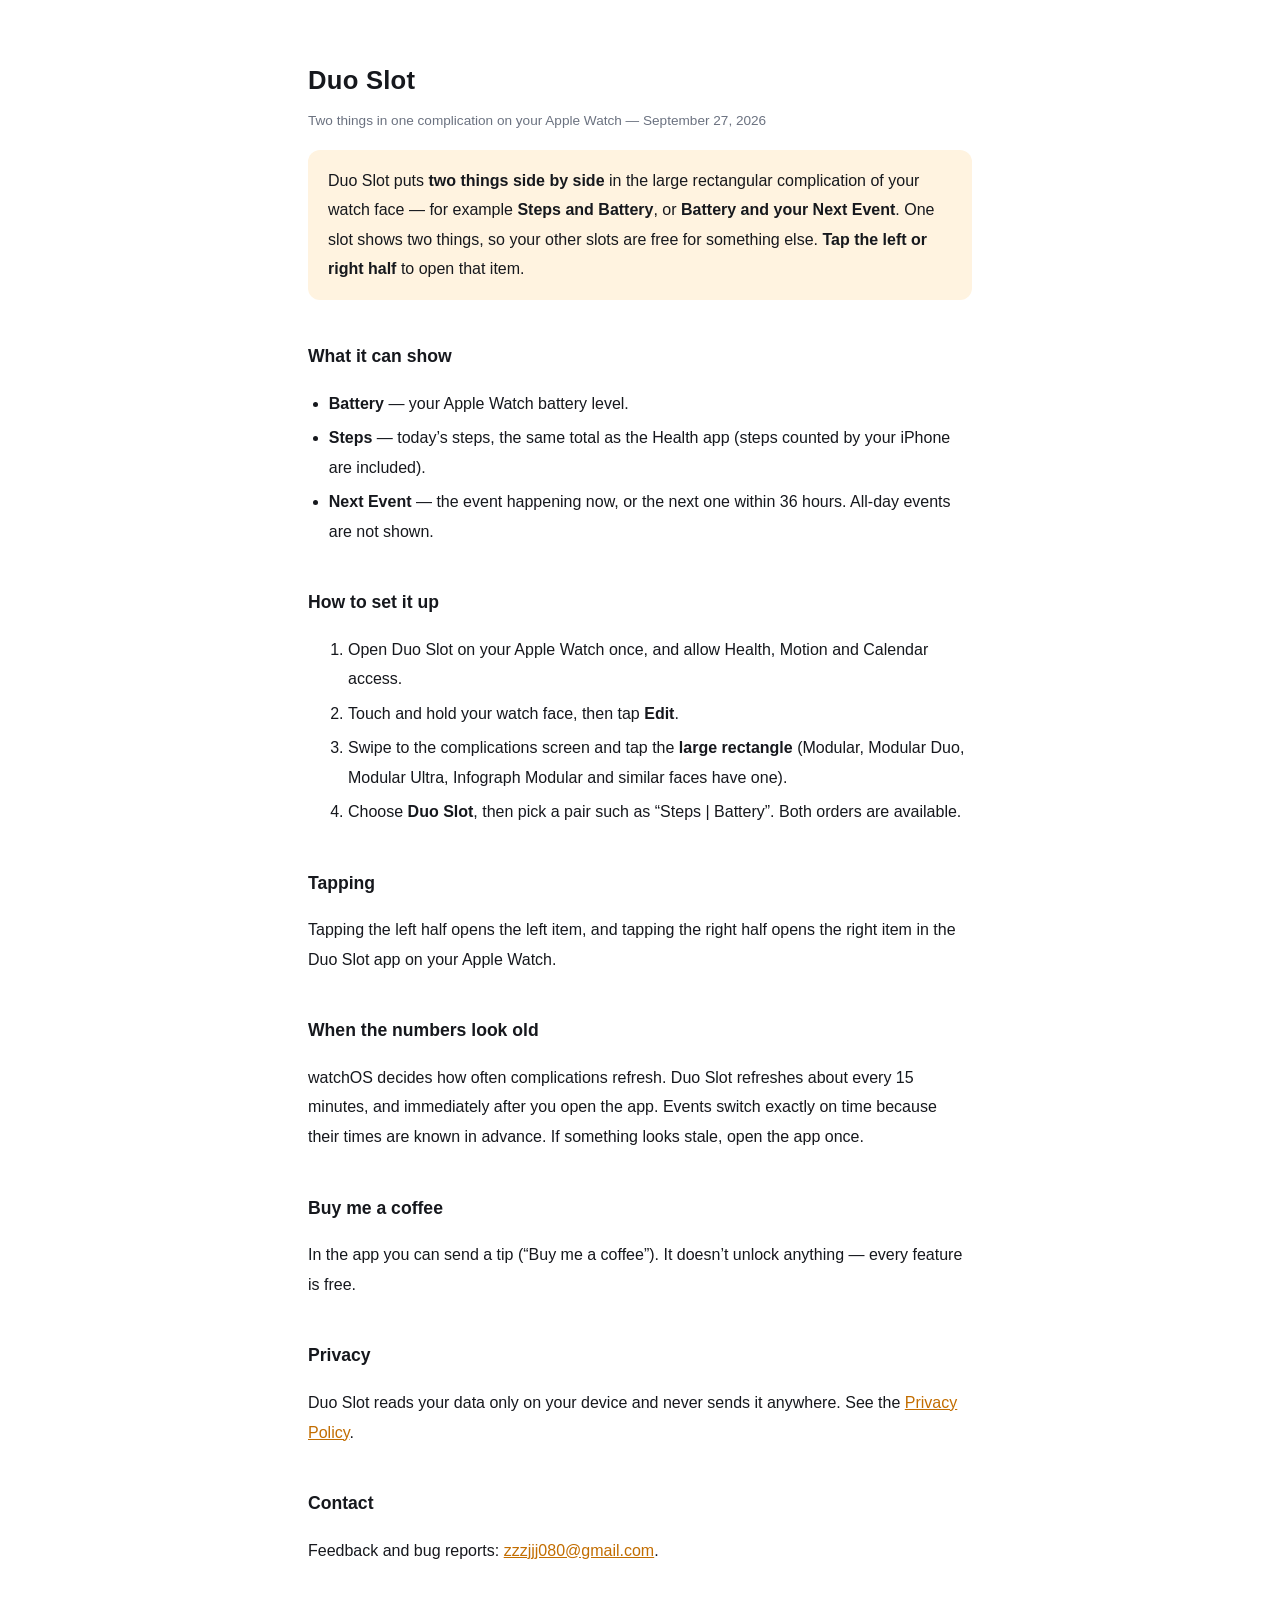
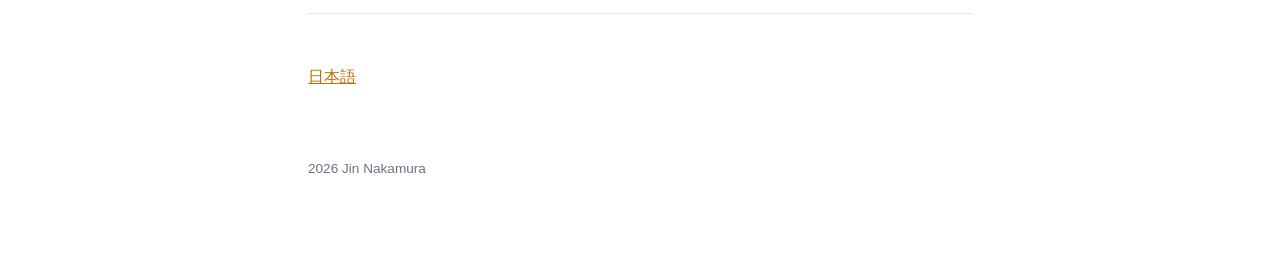
==== docs/index.html @ a7dd84f7 "サポートページとプライバシーポリシー（英・日） Co-Authored-By: Claude Opus 5.5 <noreply@anthropic.com>" ====
<!doctype html>
<html lang="en">
<head>
<meta charset="utf-8">
<meta name="viewport" content="width=device-width,initial-scale=1">
<title>Duo Slot — Support</title>
<link rel="stylesheet" href="style.css">
</head>
<body>

<h1>Duo Slot</h1>
<p class="updated">Two things in one complication on your Apple Watch — September 27, 2026</p>

<p class="lead">
  Duo Slot puts <strong>two things side by side</strong> in the large rectangular complication of your watch face —
  for example <strong>Steps and Battery</strong>, or <strong>Battery and your Next Event</strong>.
  One slot shows two things, so your other slots are free for something else.
  <strong>Tap the left or right half</strong> to open that item.
</p>

<h2>What it can show</h2>
<ul>
  <li><strong>Battery</strong> — your Apple Watch battery level.</li>
  <li><strong>Steps</strong> — today’s steps, the same total as the Health app (steps counted by your iPhone are included).</li>
  <li><strong>Next Event</strong> — the event happening now, or the next one within 36 hours. All-day events are not shown.</li>
</ul>

<h2>How to set it up</h2>
<ol>
  <li>Open Duo Slot on your Apple Watch once, and allow Health, Motion and Calendar access.</li>
  <li>Touch and hold your watch face, then tap <strong>Edit</strong>.</li>
  <li>Swipe to the complications screen and tap the <strong>large rectangle</strong>
      (Modular, Modular Duo, Modular Ultra, Infograph Modular and similar faces have one).</li>
  <li>Choose <strong>Duo Slot</strong>, then pick a pair such as “Steps | Battery”. Both orders are available.</li>
</ol>

<h2>Tapping</h2>
<p>
  Tapping the left half opens the left item, and tapping the right half opens the right item in the Duo Slot app on your Apple Watch.
</p>

<h2>When the numbers look old</h2>
<p>
  watchOS decides how often complications refresh. Duo Slot refreshes about every 15 minutes, and immediately after you open the app.
  Events switch exactly on time because their times are known in advance.
  If something looks stale, open the app once.
</p>

<h2>Buy me a coffee</h2>
<p>
  In the app you can send a tip (“Buy me a coffee”). It doesn’t unlock anything — every feature is free.
</p>

<h2>Privacy</h2>
<p>Duo Slot reads your data only on your device and never sends it anywhere. See the <a href="privacy.html">Privacy Policy</a>.</p>

<h2>Contact</h2>
<p>Feedback and bug reports: <a href="mailto:zzzjjj080@gmail.com">zzzjjj080@gmail.com</a>.</p>

<hr>
<p><a href="ja/">日本語</a></p>
<footer>2026 Jin Nakamura</footer>
</body>
</html>
---- docs/style.css ----
:root { color-scheme: light dark; }
* { box-sizing: border-box; }
body {
  margin: 0 auto; padding: 2.5rem 1.25rem 5rem; max-width: 44rem;
  font-family: -apple-system, BlinkMacSystemFont, "Hiragino Sans", "Noto Sans JP", sans-serif;
  line-height: 1.85; color: #16181d; background: #ffffff;
  font-size: 16px;
}
@media (prefers-color-scheme: dark) { body { color: #e6e8ec; background: #101216; } }
h1 { font-size: 1.6rem; margin-bottom: .25rem; letter-spacing: .01em; }
h2 { font-size: 1.1rem; margin-top: 2.5rem; }
h3 { font-size: .98rem; margin-top: 1.75rem; }
.updated { color: #6b7280; font-size: .85rem; margin-top: 0; }
@media (prefers-color-scheme: dark) { .updated { color: #8b94a5; } }
a { color: #c26d00; }
@media (prefers-color-scheme: dark) { a { color: #ff9f0a; } }
hr { border: none; border-top: 1px solid #e5e7eb; margin: 3rem 0; }
@media (prefers-color-scheme: dark) { hr { border-top-color: #262c36; } }
.lead { background: #fff3e0; padding: 1rem 1.25rem; border-radius: .75rem; }
@media (prefers-color-scheme: dark) { .lead { background: #2a1c08; } }
.note { background: #fff7ed; padding: 1rem 1.25rem; border-radius: .75rem; border: 1px solid #fed7aa; }
@media (prefers-color-scheme: dark) { .note { background: #26190f; border-color: #5a3b1c; } }
ul { padding-left: 1.3rem; }
li { margin: .3rem 0; }
code { background: #f1f3f7; padding: .1rem .35rem; border-radius: .3rem; font-size: .9em; }
@media (prefers-color-scheme: dark) { code { background: #1c2028; } }
footer { margin-top: 4rem; font-size: .85rem; color: #6b7280; }
@media (prefers-color-scheme: dark) { footer { color: #8b94a5; } }
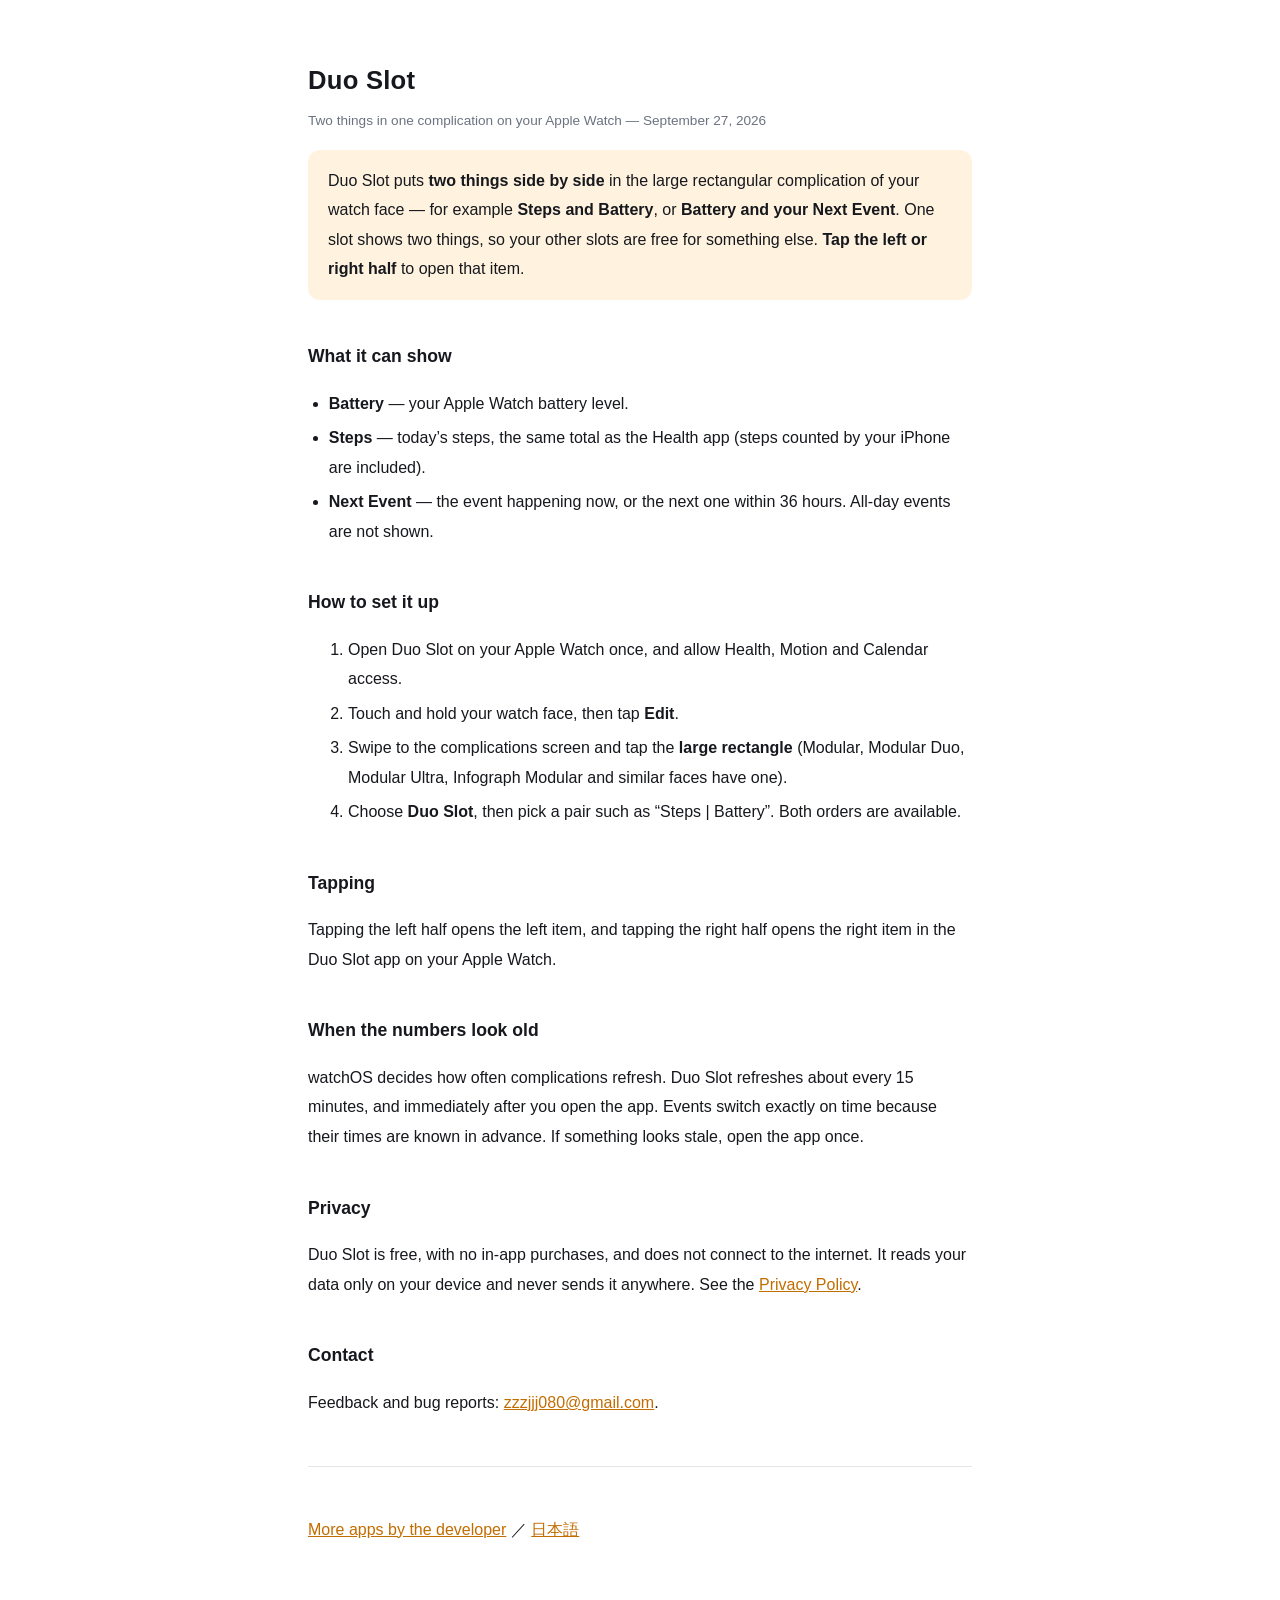
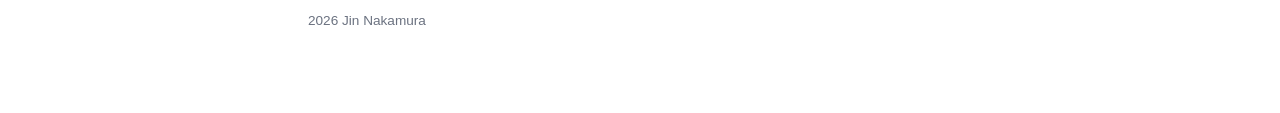
==== commit e19c53ac: "投げ銭を廃止し、iPhone の画面の下に「作者の他のアプリ」を置く（1.1 用） 本人判断（副業禁止のため収入の入り口を無くす）。TipJar・TipView・課金の道具・審査用画像を外し、 掲載文" ====
--- a/docs/index.html
+++ b/docs/index.html
@@ -46,19 +46,14 @@
   If something looks stale, open the app once.
 </p>
 
-<h2>Buy me a coffee</h2>
-<p>
-  In the app you can send a tip (“Buy me a coffee”). It doesn’t unlock anything — every feature is free.
-</p>
-
 <h2>Privacy</h2>
-<p>Duo Slot reads your data only on your device and never sends it anywhere. See the <a href="privacy.html">Privacy Policy</a>.</p>
+<p>Duo Slot is free, with no in-app purchases, and does not connect to the internet. It reads your data only on your device and never sends it anywhere. See the <a href="privacy.html">Privacy Policy</a>.</p>
 
 <h2>Contact</h2>
 <p>Feedback and bug reports: <a href="mailto:zzzjjj080@gmail.com">zzzjjj080@gmail.com</a>.</p>
 
 <hr>
-<p><a href="ja/">日本語</a></p>
+<p><a href="https://apps.apple.com/jp/developer/jin-nakamura/id6802013586">More apps by the developer</a> ／ <a href="ja/">日本語</a></p>
 <footer>2026 Jin Nakamura</footer>
 </body>
 </html>
